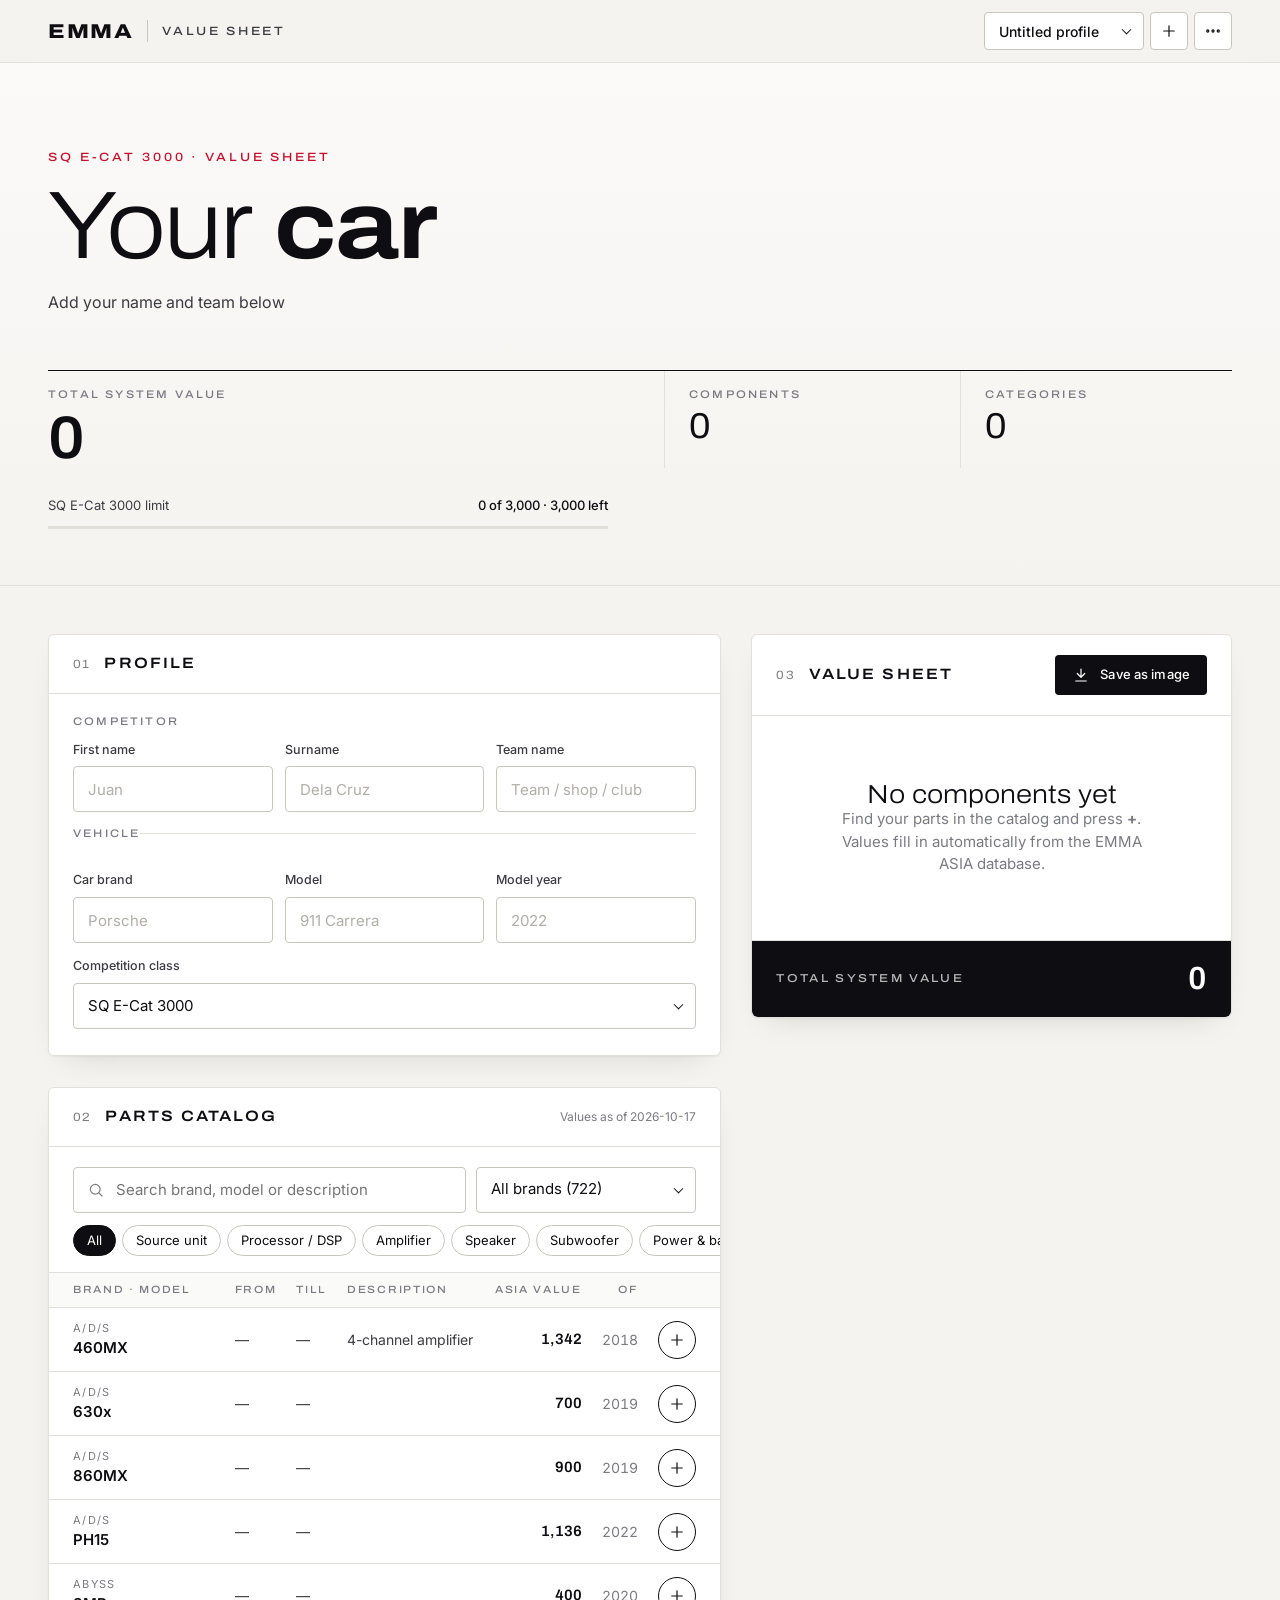
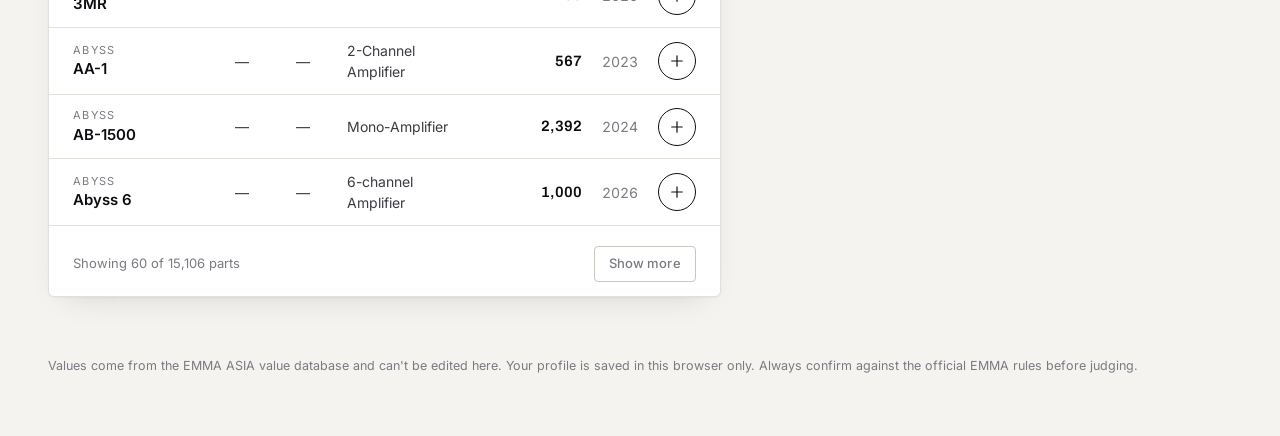
==== index.html @ 3e144eb4 "initial commit" ====
<!doctype html>
<html lang="en">
<head>
  <meta charset="utf-8" />
  <meta name="viewport" content="width=device-width, initial-scale=1, viewport-fit=cover" />
  <title>EMMA Value Sheet</title>
  <meta name="description" content="Build your EMMA car audio value sheet: pick your SQ components from the value database, see the total system value, and save it as an image." />
  <meta name="theme-color" content="#f4f3f0" />
  <link rel="icon" href="assets/emma-logo.png" />
  <link rel="preconnect" href="https://fonts.googleapis.com" />
  <link rel="preconnect" href="https://fonts.gstatic.com" crossorigin />
  <link href="https://fonts.googleapis.com/css2?family=Archivo:wdth,wght@62..125,300..800&family=Inter:wght@400;500;600&display=swap" rel="stylesheet" />
  <link rel="stylesheet" href="styles.css" />
</head>
<body>
  <!-- ============ TOP BAR ============ -->
  <header class="topbar">
    <div class="topbar__inner">
      <a class="brand" href="./" aria-label="EMMA Value Sheet home">
        <img class="brand__logo" src="assets/emma-logo.png" alt="EMMA" onerror="this.hidden=true;this.nextElementSibling.hidden=false" />
        <span class="brand__fallback" hidden>EMMA</span>
        <span class="brand__divider" aria-hidden="true"></span>
        <span class="brand__title">Value Sheet</span>
      </a>

      <div class="profiles">
        <label class="sr-only" for="profileSelect">Saved profiles</label>
        <div class="select-wrap select-wrap--quiet">
          <select id="profileSelect"></select>
        </div>
        <button class="icon-btn" id="newProfileBtn" type="button" title="New profile" aria-label="New profile">
          <svg viewBox="0 0 24 24" aria-hidden="true"><path d="M12 5v14M5 12h14"/></svg>
        </button>
        <div class="menu">
          <button class="icon-btn" id="menuBtn" type="button" aria-haspopup="true" aria-expanded="false" aria-label="Profile options">
            <svg viewBox="0 0 24 24" aria-hidden="true"><circle cx="5" cy="12" r="1.4"/><circle cx="12" cy="12" r="1.4"/><circle cx="19" cy="12" r="1.4"/></svg>
          </button>
          <div class="menu__panel" id="menuPanel" role="menu" hidden>
            <button role="menuitem" type="button" data-action="duplicate">Duplicate profile</button>
            <button role="menuitem" type="button" data-action="export">Export data (.json)</button>
            <button role="menuitem" type="button" data-action="import">Import data (.json)</button>
            <hr />
            <button role="menuitem" type="button" data-action="delete" class="danger">Delete profile</button>
          </div>
        </div>
        <input type="file" id="importInput" accept="application/json,.json" hidden />
      </div>
    </div>
  </header>

  <main>
    <!-- ============ HERO ============ -->
    <section class="hero" aria-labelledby="heroCar">
      <div class="hero__inner">
        <p class="eyebrow" id="heroClass">Sound Quality · Value Sheet</p>
        <h1 class="hero__car" id="heroCar">Your Car</h1>
        <p class="hero__owner" id="heroOwner">Add your name and team below</p>

        <div class="hero__stats">
          <div class="stat stat--main">
            <span class="stat__label">Total system value</span>
            <span class="stat__value" id="heroTotal">0</span>
          </div>
          <div class="stat">
            <span class="stat__label">Components</span>
            <span class="stat__value stat__value--sm" id="heroCount">0</span>
          </div>
          <div class="stat">
            <span class="stat__label">Categories</span>
            <span class="stat__value stat__value--sm" id="heroCats">0</span>
          </div>
        </div>

        <div class="limit" id="limitBox" hidden>
          <div class="limit__head">
            <span id="limitLabel">Class limit</span>
            <span id="limitText"></span>
          </div>
          <div class="limit__bar"><span id="limitFill"></span></div>
        </div>
      </div>
    </section>

    <div class="layout">
      <!-- ============ LEFT: PROFILE + CATALOG ============ -->
      <div class="col col--input">
        <section class="card" aria-labelledby="profileTitle">
          <header class="card__head">
            <span class="step">01</span>
            <h2 id="profileTitle">Profile</h2>
            <span class="saved" id="savedIndicator" aria-live="polite">Saved</span>
          </header>

          <form id="profileForm" class="form form--profile" autocomplete="off">
            <fieldset>
              <legend>Competitor</legend>
              <div class="row row--3col">
                <label class="field"><span>First name</span><input name="firstName" type="text" placeholder="Juan" /></label>
                <label class="field"><span>Surname</span><input name="lastName" type="text" placeholder="Dela Cruz" /></label>
                <label class="field"><span>Team name</span><input name="team" type="text" placeholder="Team / shop / club" /></label>
              </div>
            </fieldset>

            <fieldset>
              <legend>Vehicle</legend>
              <div class="row row--3col">
                <label class="field"><span>Car brand</span><input name="carBrand" type="text" list="carBrands" placeholder="Porsche" /></label>
                <label class="field"><span>Model</span><input name="carModel" type="text" placeholder="911 Carrera" /></label>
                <label class="field"><span>Model year</span><input name="carYear" type="number" inputmode="numeric" min="1950" max="2100" placeholder="2022" /></label>
              </div>
              <label class="field"><span>Competition class</span>
                <div class="select-wrap"><select name="cls" id="classSelect"></select></div>
              </label>
            </fieldset>
          </form>
        </section>

        <section class="card" aria-labelledby="catTitle" id="catalogCard">
          <header class="card__head">
            <span class="step">02</span>
            <h2 id="catTitle">Parts catalog</h2>
            <span class="card__meta" id="catMeta"></span>
          </header>

          <div class="catalog__filters">
            <label class="search">
              <svg viewBox="0 0 24 24" aria-hidden="true"><circle cx="11" cy="11" r="6.5"/><path d="M20 20l-4.2-4.2"/></svg>
              <span class="sr-only">Search parts</span>
              <input id="catSearch" type="search" placeholder="Search brand, model or description" autocomplete="off" />
            </label>
            <div class="select-wrap catalog__brand">
              <label class="sr-only" for="brandFilter">Brand</label>
              <select id="brandFilter"><option value="">All brands</option></select>
            </div>
          </div>
          <div class="chips chips--scroll" id="typeChips" role="radiogroup" aria-label="Filter by category"></div>

          <div class="catalog__table-wrap">
            <table class="cat-table">
              <thead>
                <tr>
                  <th scope="col">Brand · Model</th>
                  <th scope="col">From</th>
                  <th scope="col">Till</th>
                  <th scope="col">Description</th>
                  <th scope="col" class="num">ASIA value</th>
                  <th scope="col" class="num">Of</th>
                  <th scope="col"><span class="sr-only">Add</span></th>
                </tr>
              </thead>
              <tbody id="catBody"></tbody>
            </table>
            <div class="catalog__empty" id="catEmpty" hidden></div>
          </div>
          <div class="catalog__foot">
            <span id="catCount"></span>
            <button class="btn btn--ghost btn--sm" type="button" id="catMore" hidden>Show more</button>
          </div>
        </section>
      </div>

      <!-- ============ RIGHT: SHEET ============ -->
      <section class="col col--sheet card card--sheet" aria-labelledby="sheetTitle">
        <header class="card__head">
          <span class="step">03</span>
          <h2 id="sheetTitle">Value sheet</h2>
          <div class="card__tools">
            <button class="btn btn--dark" type="button" id="downloadBtn">
              <svg viewBox="0 0 24 24" aria-hidden="true"><path d="M12 4v11M7 10l5 5 5-5M5 20h14"/></svg>
              <span>Save as image</span>
            </button>
          </div>
        </header>

        <div id="sheetBody" class="sheet"></div>

        <footer class="sheet__total">
          <span>Total system value</span>
          <strong id="sheetTotal">0</strong>
        </footer>
      </section>
    </div>
  </main>

  <footer class="site-foot">
    <p>Values come from the EMMA ASIA value database and can't be edited here. Your profile is saved in this browser only. Always confirm against the official EMMA rules before judging.</p>
  </footer>

  <div class="toast" id="toast" role="status" aria-live="polite"></div>
  <datalist id="carBrands"></datalist>

  <script src="app.js"></script>
</body>
</html>
---- styles.css ----
/* =========================================================
   EMMA Value Sheet — catalog-style UI
   ========================================================= */
:root {
  --paper: #f4f3f0;
  --card: #ffffff;
  --ink: #0e0e12;
  --ink-2: #3b3b42;
  --muted: #7a7a82;
  --line: #e2e0db;
  --line-strong: #c9c6bf;
  --accent: #c8102e;
  --accent-soft: #fbe9ec;
  --ok: #1d7a4a;

  --radius: 4px;
  --radius-lg: 6px;
  --shadow: 0 1px 2px rgba(14,14,18,.04), 0 12px 32px -18px rgba(14,14,18,.18);

  --f-display: "Archivo", "Helvetica Neue", Arial, sans-serif;
  --f-body: "Inter", "Helvetica Neue", Arial, sans-serif;

  --gutter: clamp(16px, 4vw, 48px);
  --maxw: 1280px;
  color-scheme: light;
}

*, *::before, *::after { box-sizing: border-box; }
html { -webkit-text-size-adjust: 100%; }
body {
  margin: 0;
  background: var(--paper);
  color: var(--ink);
  font: 400 15px/1.5 var(--f-body);
  -webkit-font-smoothing: antialiased;
  overflow-x: hidden;
}
img, svg { display: block; }
button, input, select { font: inherit; color: inherit; }
button { cursor: pointer; }
.sr-only { position: absolute; width: 1px; height: 1px; overflow: hidden; clip: rect(0 0 0 0); white-space: nowrap; }
[hidden] { display: none !important; }

svg { width: 18px; height: 18px; fill: none; stroke: currentColor; stroke-width: 1.6; stroke-linecap: round; stroke-linejoin: round; }

/* ---------- Top bar ---------- */
.topbar {
  position: sticky; top: 0; z-index: 30;
  background: rgba(244,243,240,.86);
  backdrop-filter: saturate(1.4) blur(14px);
  -webkit-backdrop-filter: saturate(1.4) blur(14px);
  border-bottom: 1px solid var(--line);
}
.topbar__inner {
  max-width: var(--maxw); margin: 0 auto;
  padding: 12px var(--gutter);
  display: flex; align-items: center; justify-content: space-between; gap: 16px;
}
.brand { display: flex; align-items: center; gap: 14px; text-decoration: none; color: inherit; min-width: 0; }
.brand__logo { height: 34px; width: auto; }
.brand__fallback { font: 800 20px/1 var(--f-display); font-stretch: 120%; letter-spacing: .08em; }
.brand__divider { width: 1px; height: 22px; background: var(--line-strong); }
.brand__title { font: 500 12px/1 var(--f-display); font-stretch: 115%; letter-spacing: .22em; text-transform: uppercase; color: var(--ink-2); white-space: nowrap; }

.profiles { display: flex; align-items: center; gap: 6px; }
.icon-btn {
  width: 38px; height: 38px; display: grid; place-items: center;
  border: 1px solid var(--line-strong); background: var(--card); border-radius: var(--radius);
  transition: border-color .15s, background .15s;
}
.icon-btn:hover { border-color: var(--ink); }
.menu { position: relative; }
.menu__panel {
  position: absolute; right: 0; top: calc(100% + 8px); min-width: 220px;
  background: var(--card); border: 1px solid var(--line); border-radius: var(--radius-lg);
  box-shadow: var(--shadow); padding: 6px; display: flex; flex-direction: column;
}
.menu__panel button {
  text-align: left; background: none; border: 0; padding: 10px 12px; border-radius: var(--radius);
  font-size: 14px;
}
.menu__panel button:hover { background: var(--paper); }
.menu__panel hr { border: 0; border-top: 1px solid var(--line); margin: 4px 0; }
.menu__panel .danger { color: var(--accent); }

/* ---------- Selects ---------- */
.select-wrap { position: relative; }
.select-wrap::after {
  content: ""; position: absolute; right: 14px; top: 50%; width: 7px; height: 7px;
  border-right: 1.5px solid var(--ink); border-bottom: 1.5px solid var(--ink);
  transform: translateY(-70%) rotate(45deg); pointer-events: none;
}
.select-wrap select {
  appearance: none; -webkit-appearance: none; width: 100%;
  border: 1px solid var(--line-strong); background: var(--card); border-radius: var(--radius);
  height: 46px; padding: 0 38px 0 14px; font-size: 15px;
}
.select-wrap--quiet select { height: 38px; max-width: 46vw; min-width: 160px; font-size: 14px; font-weight: 500; }

/* ---------- Hero ---------- */
.hero { border-bottom: 1px solid var(--line); background:
  linear-gradient(180deg, #fbfaf8 0%, var(--paper) 100%); }
.hero__inner { max-width: var(--maxw); margin: 0 auto; padding: clamp(36px, 7vw, 88px) var(--gutter) clamp(28px, 5vw, 56px); }
.eyebrow {
  margin: 0 0 18px; font: 500 12px/1 var(--f-display); font-stretch: 115%;
  letter-spacing: .24em; text-transform: uppercase; color: var(--accent);
}
.hero__car {
  margin: 0; font: 300 clamp(40px, 8vw, 96px)/.95 var(--f-display); font-stretch: 112%;
  letter-spacing: -.02em; text-wrap: balance; overflow-wrap: anywhere;
}
.hero__car b { font-weight: 700; }
.hero__owner { margin: 18px 0 0; font-size: 16px; color: var(--ink-2); }

.hero__stats {
  margin-top: clamp(28px, 5vw, 56px);
  display: grid; grid-template-columns: 2fr 1fr 1fr; border-top: 1px solid var(--ink);
}
.stat { padding: 18px 0 0; display: flex; flex-direction: column; gap: 8px; }
.stat + .stat { padding-left: 24px; border-left: 1px solid var(--line); margin-left: 24px; }
.stat__label { font: 500 11px/1 var(--f-display); font-stretch: 112%; letter-spacing: .2em; text-transform: uppercase; color: var(--muted); }
.stat__value { font: 600 clamp(32px, 5.4vw, 60px)/1 var(--f-display); font-stretch: 105%; letter-spacing: -.02em; font-variant-numeric: tabular-nums; }
.stat__value--sm { font-size: clamp(24px, 3.4vw, 36px); font-weight: 400; }

.limit { margin-top: 28px; max-width: 560px; }
.limit__head { display: flex; justify-content: space-between; gap: 12px; font-size: 13px; color: var(--ink-2); margin-bottom: 10px; }
.limit__head span:last-child { font-variant-numeric: tabular-nums; font-weight: 500; color: var(--ink); }
.limit__bar { height: 3px; background: var(--line); position: relative; overflow: hidden; }
.limit__bar span { position: absolute; inset: 0 auto 0 0; width: 0; background: var(--ink); transition: width .5s cubic-bezier(.2,.7,.2,1), background .3s; }
.limit.is-over .limit__bar span { background: var(--accent); }
.limit.is-over .limit__head span:last-child { color: var(--accent); }

/* ---------- Layout ---------- */
.layout {
  max-width: var(--maxw); margin: 0 auto; padding: clamp(24px, 4vw, 48px) var(--gutter) 48px;
  display: grid; grid-template-columns: minmax(0, 7fr) minmax(0, 5fr); gap: clamp(16px, 2.4vw, 32px);
  align-items: start;
}
.col--input { display: flex; flex-direction: column; gap: clamp(16px, 2.4vw, 32px); }
.col--sheet { position: sticky; top: 80px; }

.card { background: var(--card); border: 1px solid var(--line); border-radius: var(--radius-lg); box-shadow: var(--shadow); }
.card__head {
  display: flex; align-items: center; gap: 14px;
  padding: 20px 24px; border-bottom: 1px solid var(--line);
}
.card__head h2 { margin: 0; font: 600 15px/1 var(--f-display); font-stretch: 115%; letter-spacing: .14em; text-transform: uppercase; }
.step { font: 400 12px/1 var(--f-display); font-stretch: 110%; color: var(--muted); letter-spacing: .1em; }
.card__tools { margin-left: auto; }
.saved { margin-left: auto; font-size: 12px; color: var(--muted); opacity: 0; transition: opacity .3s; display: inline-flex; align-items: center; gap: 6px; }
.saved::before { content: ""; width: 6px; height: 6px; border-radius: 50%; background: var(--ok); }
.saved.is-on { opacity: 1; }

/* ---------- Forms ---------- */
.form { padding: 22px 24px 26px; display: flex; flex-direction: column; gap: 16px; }
fieldset { border: 0; margin: 0; padding: 0; display: flex; flex-direction: column; gap: 14px; }
fieldset + fieldset { padding-top: 18px; border-top: 1px solid var(--line); }
legend { padding: 0; margin-bottom: 14px; font: 500 11px/1 var(--f-display); font-stretch: 112%; letter-spacing: .2em; text-transform: uppercase; color: var(--muted); }
.row { display: grid; grid-template-columns: 1fr 1fr; gap: 12px; }
.row--3 { grid-template-columns: minmax(0, 1fr) minmax(0, 1.4fr); }
.field { display: flex; flex-direction: column; gap: 7px; min-width: 0; }
.field > span { font-size: 12.5px; font-weight: 500; color: var(--ink-2); }
.field em { font-style: normal; color: var(--muted); font-weight: 400; margin-left: 4px; }
.field input {
  width: 100%; height: 46px; padding: 0 14px;
  border: 1px solid var(--line-strong); border-radius: var(--radius); background: var(--card);
  font-size: 15px; transition: border-color .15s, box-shadow .15s;
}
.field input::placeholder { color: #b0aea8; }
.field input:focus, .select-wrap select:focus { outline: none; border-color: var(--ink); box-shadow: 0 0 0 3px rgba(14,14,18,.08); }
.field input.is-invalid { border-color: var(--accent); box-shadow: 0 0 0 3px var(--accent-soft); }
input[type=number] { -moz-appearance: textfield; }
input[type=number]::-webkit-inner-spin-button, input[type=number]::-webkit-outer-spin-button { -webkit-appearance: none; margin: 0; }

.stepper { display: grid; grid-template-columns: 40px 1fr 40px; border: 1px solid var(--line-strong); border-radius: var(--radius); height: 46px; overflow: hidden; }
.stepper button { border: 0; background: var(--paper); font-size: 18px; line-height: 1; }
.stepper button:hover { background: var(--line); }
.stepper input { border: 0 !important; box-shadow: none !important; text-align: center; height: 44px; padding: 0 4px; font-variant-numeric: tabular-nums; border-radius: 0; }

.chips { display: flex; flex-wrap: wrap; gap: 6px; }
.chip {
  border: 1px solid var(--line-strong); background: var(--card); border-radius: 999px;
  padding: 8px 13px; font-size: 13px; line-height: 1; transition: all .15s;
}
.chip:hover { border-color: var(--ink); }
.chip[aria-checked=true] { background: var(--ink); border-color: var(--ink); color: #fff; }

.form__line { margin: 2px 0 0; display: flex; justify-content: space-between; font-size: 13px; color: var(--muted); border-top: 1px dashed var(--line); padding-top: 14px; }
.form__line strong { color: var(--ink); font: 600 16px/1 var(--f-display); font-variant-numeric: tabular-nums; }
.form__actions { display: flex; gap: 10px; }

/* ---------- Buttons ---------- */
.btn {
  display: inline-flex; align-items: center; justify-content: center; gap: 10px;
  height: 48px; padding: 0 22px; border-radius: var(--radius); border: 1px solid transparent;
  font: 500 14px/1 var(--f-body); letter-spacing: .01em; transition: background .15s, transform .1s, border-color .15s;
  white-space: nowrap;
}
.btn:active { transform: translateY(1px); }
.btn--primary { flex: 1; background: var(--ink); color: #fff; }
.btn--primary:hover { background: #26262d; }
.btn--primary svg { transition: transform .2s; }
.btn--primary:hover svg { transform: translateX(3px); }
.btn--ghost { background: transparent; border-color: var(--line-strong); }
.btn--ghost:hover { border-color: var(--ink); }
.btn--dark { height: 40px; padding: 0 16px; background: var(--ink); color: #fff; font-size: 13px; }
.btn--dark:hover { background: #26262d; }
.btn[disabled] { opacity: .5; pointer-events: none; }

/* ---------- Sheet ---------- */
.sheet { padding: 8px 0; max-height: calc(100vh - 260px); overflow: auto; }
.empty { padding: 56px 24px; text-align: center; color: var(--muted); }
.empty__title { font: 300 26px/1.1 var(--f-display); font-stretch: 112%; color: var(--ink); margin: 0 0 10px; }
.empty p { margin: 0 auto; max-width: 34ch; }

.group { padding: 0 24px; }
.group + .group { margin-top: 6px; }
.group__head {
  display: flex; align-items: baseline; justify-content: space-between;
  padding: 18px 0 10px; border-bottom: 1px solid var(--ink);
}
.group__name { font: 600 11.5px/1 var(--f-display); font-stretch: 115%; letter-spacing: .2em; text-transform: uppercase; }
.group__sub { font: 500 13px/1 var(--f-body); font-variant-numeric: tabular-nums; color: var(--ink-2); }

.item {
  display: grid; grid-template-columns: minmax(0, 1fr) auto auto; align-items: center; gap: 14px;
  padding: 14px 0; border-bottom: 1px solid var(--line);
  animation: rise .35s cubic-bezier(.2,.7,.2,1);
}
.item.is-editing { background: linear-gradient(90deg, var(--accent-soft), transparent 70%); margin: 0 -24px; padding-left: 24px; padding-right: 24px; }
@keyframes rise { from { opacity: 0; transform: translateY(6px); } to { opacity: 1; transform: none; } }
.item__main { min-width: 0; }
.item__brand { font-size: 11.5px; letter-spacing: .12em; text-transform: uppercase; color: var(--muted); }
.item__model { font-weight: 600; font-size: 15px; overflow-wrap: anywhere; }
.item__note { font-size: 12.5px; color: var(--muted); margin-top: 2px; overflow-wrap: anywhere; }
.item__qty { font-size: 13px; color: var(--ink-2); font-variant-numeric: tabular-nums; text-align: right; white-space: nowrap; }
.item__total { font: 600 15px/1 var(--f-display); font-variant-numeric: tabular-nums; text-align: right; min-width: 90px; }
.item__actions { grid-column: 1 / -1; display: flex; gap: 14px; margin-top: -4px; }
.link-btn { background: none; border: 0; padding: 0; font-size: 12.5px; color: var(--ink-2); text-decoration: underline; text-underline-offset: 3px; text-decoration-color: var(--line-strong); }
.link-btn:hover { color: var(--ink); text-decoration-color: var(--ink); }
.link-btn--danger:hover { color: var(--accent); text-decoration-color: var(--accent); }

.sheet__total {
  display: flex; justify-content: space-between; align-items: center; gap: 16px;
  padding: 22px 24px; border-top: 1px solid var(--line); background: var(--ink); color: #fff;
  border-radius: 0 0 var(--radius-lg) var(--radius-lg);
}
.sheet__total span { font: 500 11.5px/1 var(--f-display); font-stretch: 115%; letter-spacing: .2em; text-transform: uppercase; opacity: .7; }
.sheet__total strong { font: 600 clamp(24px, 3vw, 32px)/1 var(--f-display); font-variant-numeric: tabular-nums; letter-spacing: -.01em; }

/* ---------- Footer & toast ---------- */
.site-foot { max-width: var(--maxw); margin: 0 auto; padding: 0 var(--gutter) 48px; color: var(--muted); font-size: 12.5px; }
.toast {
  position: fixed; left: 50%; bottom: 24px; transform: translate(-50%, 20px); opacity: 0;
  background: var(--ink); color: #fff; padding: 12px 18px; border-radius: var(--radius); font-size: 14px;
  transition: all .25s; pointer-events: none; z-index: 50; max-width: calc(100vw - 32px);
}
.toast.is-on { opacity: 1; transform: translate(-50%, 0); }

/* ---------- Responsive ---------- */
/* ---------- Catalog ---------- */
.row--3col { grid-template-columns: repeat(3, minmax(0, 1fr)); }
.card__meta { margin-left: auto; font-size: 12px; color: var(--muted); }
.catalog__filters { display: grid; grid-template-columns: minmax(0, 1fr) minmax(0, 220px); gap: 10px; padding: 20px 24px 12px; }
.search { position: relative; display: block; }
.search svg { position: absolute; left: 14px; top: 50%; transform: translateY(-50%); color: var(--muted); }
.search input {
  width: 100%; height: 46px; padding: 0 14px 0 42px; border: 1px solid var(--line-strong);
  border-radius: var(--radius); background: var(--card); font-size: 15px;
}
.search input:focus { outline: none; border-color: var(--ink); box-shadow: 0 0 0 3px rgba(14,14,18,.08); }
.chips--scroll { padding: 0 24px 16px; flex-wrap: nowrap; overflow-x: auto; scrollbar-width: none; }
.chips--scroll::-webkit-scrollbar { display: none; }
.chips--scroll .chip { flex: 0 0 auto; }

.catalog__table-wrap { border-top: 1px solid var(--line); max-height: 560px; overflow: auto; }
.cat-table { width: 100%; border-collapse: collapse; font-size: 14px; }
.cat-table thead th {
  position: sticky; top: 0; z-index: 1; background: #fafaf8; text-align: left;
  font: 500 10.5px/1 var(--f-display); font-stretch: 112%; letter-spacing: .16em; text-transform: uppercase; color: var(--muted);
  padding: 12px 10px; border-bottom: 1px solid var(--line);
}
.cat-table th:first-child, .cat-table td:first-child { padding-left: 24px; }
.cat-table th:last-child, .cat-table td:last-child { padding-right: 24px; }
.cat-table td { padding: 12px 10px; border-bottom: 1px solid var(--line); vertical-align: middle; }
.cat-table tbody tr { transition: background .12s; }
.cat-table tbody tr:hover { background: #fbfaf8; }
.cat-table tr.is-added { background: linear-gradient(90deg, rgba(14,14,18,.035), transparent 60%); }
.cat-table .num { text-align: right; font-variant-numeric: tabular-nums; white-space: nowrap; }
.c-name { min-width: 150px; }
.c-brand { display: block; font-size: 11px; letter-spacing: .12em; text-transform: uppercase; color: var(--muted); }
.c-model { display: block; font-weight: 600; font-size: 15px; overflow-wrap: anywhere; }
.c-type { display: none; font-size: 12px; color: var(--muted); }
.c-from, .c-till { color: var(--ink-2); white-space: nowrap; font-variant-numeric: tabular-nums; }
.c-desc { color: var(--ink-2); min-width: 120px; }
.c-val { font: 600 15px/1 var(--f-display); color: var(--ink); }
.c-year { color: var(--muted); }
.c-add { width: 1%; }
.loading { padding: 40px 24px !important; text-align: center; color: var(--muted); }

.add-btn {
  position: relative; width: 38px; height: 38px; display: grid; place-items: center;
  border: 1px solid var(--ink); background: var(--card); color: var(--ink); border-radius: 50%;
  transition: background .15s, color .15s, transform .1s;
}
.add-btn:hover { background: var(--ink); color: #fff; }
.add-btn:active { transform: scale(.94); }
.is-added .add-btn { background: var(--ink); color: #fff; }
.add-btn__q {
  position: absolute; top: -6px; right: -6px; min-width: 18px; height: 18px; padding: 0 5px;
  border-radius: 9px; background: var(--accent); color: #fff; font: 600 11px/18px var(--f-body); text-align: center;
}
.catalog__empty { padding: 40px 24px; text-align: center; color: var(--muted); }
.catalog__empty code { background: var(--paper); padding: 2px 6px; border-radius: 3px; }
.catalog__foot { display: flex; align-items: center; justify-content: space-between; gap: 12px; padding: 14px 24px; font-size: 13px; color: var(--muted); }
.btn--sm { height: 36px; padding: 0 14px; font-size: 13px; }

.qty { display: inline-grid; grid-template-columns: 30px 28px 30px; align-items: center; height: 32px; border: 1px solid var(--line-strong); border-radius: 999px; overflow: hidden; }
.qty button { height: 100%; border: 0; background: transparent; font-size: 16px; line-height: 1; }
.qty button:hover { background: var(--paper); }
.qty span { text-align: center; font-size: 14px; font-weight: 500; font-variant-numeric: tabular-nums; }
.item.is-missing .item__note em { color: var(--accent); font-style: normal; }

@media (max-width: 1100px) {
  .row--3col { grid-template-columns: 1fr 1fr; }
  .row--3col > :last-child { grid-column: 1 / -1; }
}
@media (max-width: 720px) {
  .catalog__filters { grid-template-columns: 1fr; padding: 16px 18px 10px; }
  .chips--scroll { padding: 0 18px 14px; }
  .catalog__table-wrap { max-height: none; }
  .cat-table thead { display: none; }
  .cat-table, .cat-table tbody, .cat-table tr, .cat-table td { display: block; }
  .cat-table tr { display: grid; grid-template-columns: minmax(0, 1fr) auto auto; gap: 2px 14px; padding: 14px 18px; border-bottom: 1px solid var(--line); align-items: center; }
  .cat-table td { padding: 0 !important; border: 0; }
  .c-name { grid-column: 1; grid-row: 1; min-width: 0; }
  .c-val { grid-column: 2; grid-row: 1; }
  .c-add { grid-column: 3; grid-row: 1 / span 3; width: auto; }
  .cat-table td.c-desc { grid-column: 1; grid-row: 2; font-size: 13px; min-width: 0; }
  .cat-table td.c-desc:empty, .cat-table td.c-from, .cat-table td.c-till { display: none; }
  .cat-table td.c-year { grid-column: 2; grid-row: 2; font-size: 12px; text-align: right; align-self: start; }
  .c-type { display: block; }
  .loading { display: block; }
  .catalog__foot { padding: 14px 18px; }
}

@media (max-width: 960px) {
  .layout { grid-template-columns: 1fr; }
  .col--sheet { position: static; }
  .sheet { max-height: none; }
}
@media (max-width: 560px) {
  .brand__title, .brand__divider { display: none; }
  .hero__stats { grid-template-columns: 1fr 1fr; }
  .stat--main { grid-column: 1 / -1; padding-bottom: 18px; border-bottom: 1px solid var(--line); }
  .stat + .stat { margin-left: 0; padding-left: 0; border-left: 0; }
  .stat:last-child { padding-left: 16px; border-left: 1px solid var(--line); }
  .row { grid-template-columns: 1fr; }
  .row--3 { grid-template-columns: minmax(0, 1fr) minmax(0, 1.4fr); }
  .card__head { padding: 16px 18px; flex-wrap: wrap; }
  .form { padding: 18px; }
  .group { padding: 0 18px; }
  .item.is-editing { margin: 0 -18px; padding-left: 18px; padding-right: 18px; }
  .item { grid-template-columns: minmax(0, 1fr) auto; }
  .item .qty { grid-column: 1; grid-row: 2; justify-self: start; }
  .item__total { grid-column: 2; grid-row: 1 / span 2; }
  .item__actions { grid-row: 3; }
  .btn--dark span { display: none; }
  .sheet__total { padding: 18px; }
}
@media (prefers-reduced-motion: reduce) {
  *, *::before, *::after { animation: none !important; transition: none !important; }
}
input::-webkit-calendar-picker-indicator { opacity: 0; }
.col, .card { min-width: 0; }
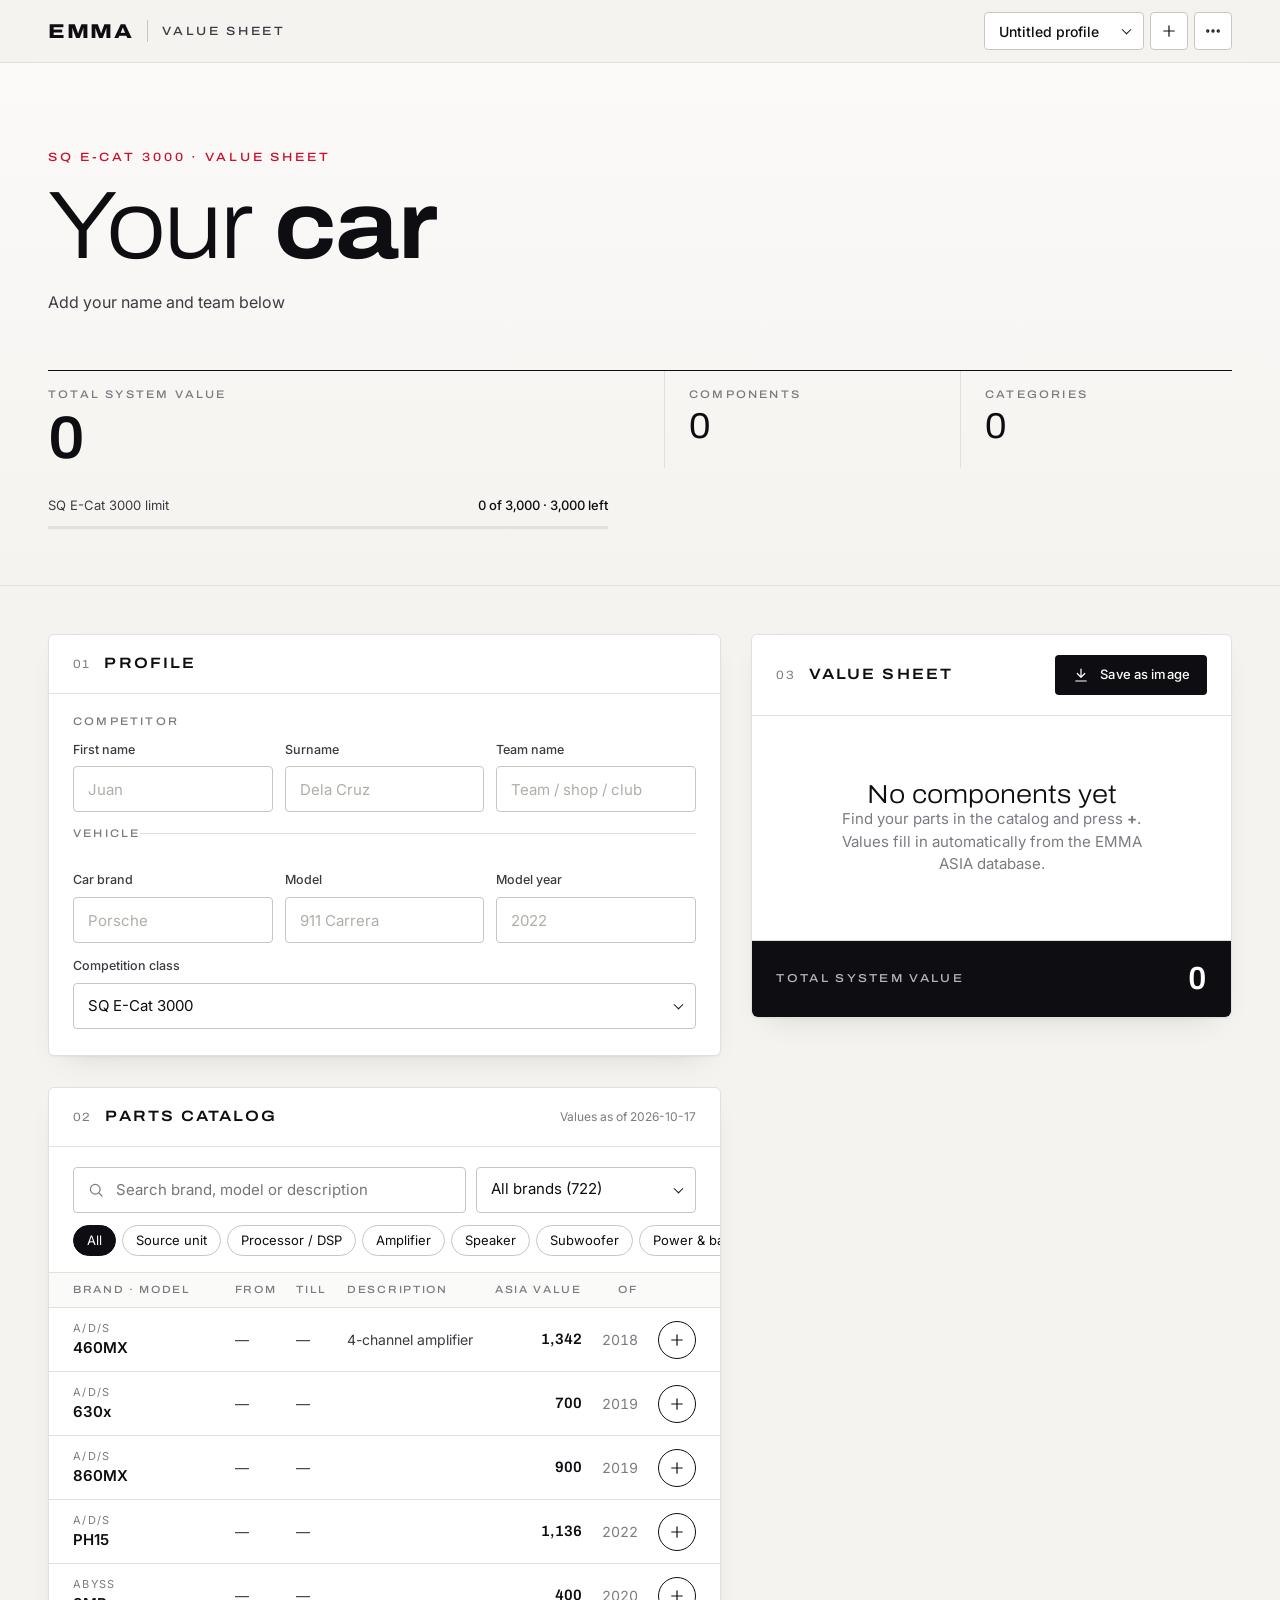
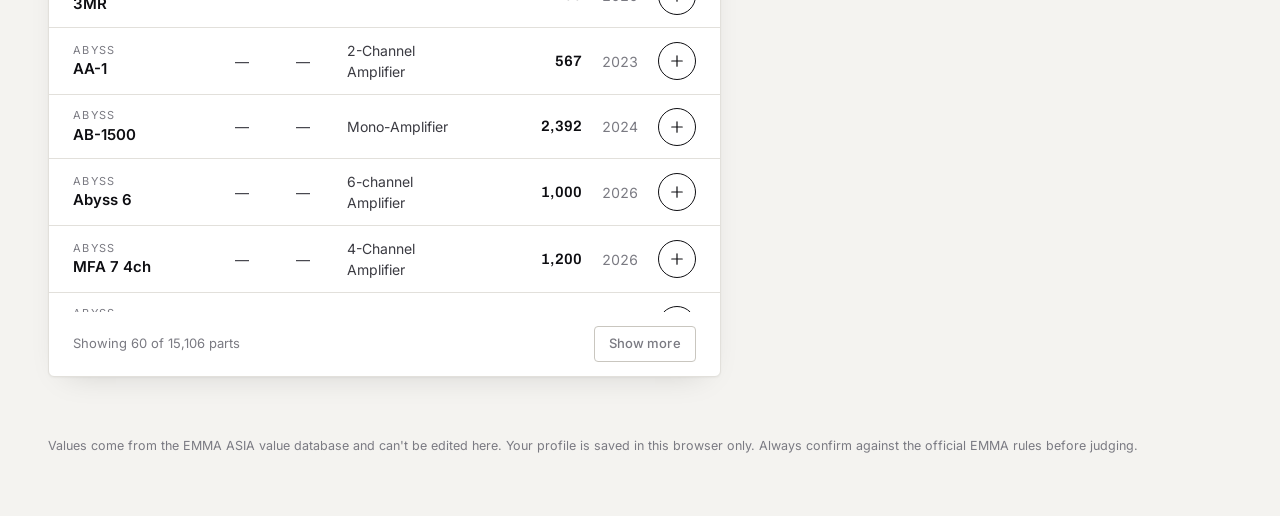
==== commit 1985458f: "Added Phone and Tablet responsiveness" ====
--- a/index.html
+++ b/index.html
@@ -89,6 +89,10 @@
             <span class="step">01</span>
             <h2 id="profileTitle">Profile</h2>
             <span class="saved" id="savedIndicator" aria-live="polite">Saved</span>
+            <button type="button" class="collapse-btn" id="profileToggle" aria-expanded="true" aria-controls="profileForm">
+              <span class="collapse-btn__summary" id="profileSummary"></span>
+              <svg viewBox="0 0 24 24" aria-hidden="true"><path d="M6 9l6 6 6-6"/></svg>
+            </button>
           </header>
 
           <form id="profileForm" class="form form--profile" autocomplete="off">
@@ -122,6 +126,7 @@
             <span class="card__meta" id="catMeta"></span>
           </header>
 
+          <div class="catalog__tools">
           <div class="catalog__filters">
             <label class="search">
               <svg viewBox="0 0 24 24" aria-hidden="true"><circle cx="11" cy="11" r="6.5"/><path d="M20 20l-4.2-4.2"/></svg>
@@ -134,14 +139,15 @@
             </div>
           </div>
           <div class="chips chips--scroll" id="typeChips" role="radiogroup" aria-label="Filter by category"></div>
+          </div>
 
           <div class="catalog__table-wrap">
             <table class="cat-table">
               <thead>
                 <tr>
                   <th scope="col">Brand · Model</th>
-                  <th scope="col">From</th>
-                  <th scope="col">Till</th>
+                  <th scope="col" class="c-from">From</th>
+                  <th scope="col" class="c-till">Till</th>
                   <th scope="col">Description</th>
                   <th scope="col" class="num">ASIA value</th>
                   <th scope="col" class="num">Of</th>
@@ -160,7 +166,8 @@
       </div>
 
       <!-- ============ RIGHT: SHEET ============ -->
-      <section class="col col--sheet card card--sheet" aria-labelledby="sheetTitle">
+      <section class="col col--sheet card card--sheet" id="sheetPanel" aria-labelledby="sheetTitle">
+        <div class="drawer-handle" aria-hidden="true"></div>
         <header class="card__head">
           <span class="step">03</span>
           <h2 id="sheetTitle">Value sheet</h2>
@@ -169,6 +176,9 @@
               <svg viewBox="0 0 24 24" aria-hidden="true"><path d="M12 4v11M7 10l5 5 5-5M5 20h14"/></svg>
               <span>Save as image</span>
             </button>
+            <button class="icon-btn sheet-close" id="closeSheet" type="button" aria-label="Close value sheet">
+              <svg viewBox="0 0 24 24" aria-hidden="true"><path d="M6 6l12 12M18 6L6 18"/></svg>
+            </button>
           </div>
         </header>
 
@@ -186,6 +196,18 @@
     <p>Values come from the EMMA ASIA value database and can't be edited here. Your profile is saved in this browser only. Always confirm against the official EMMA rules before judging.</p>
   </footer>
 
+  <div class="sheetbar" id="sheetBar">
+    <div class="sheetbar__info">
+      <span class="sheetbar__label" id="barCount">0 parts</span>
+      <strong class="sheetbar__total" id="barTotal">0</strong>
+    </div>
+    <button class="btn sheetbar__btn" id="openSheet" type="button" aria-controls="sheetPanel" aria-expanded="false">
+      View sheet
+      <svg viewBox="0 0 24 24" aria-hidden="true"><path d="M6 15l6-6 6 6"/></svg>
+    </button>
+  </div>
+  <div class="backdrop" id="backdrop" hidden></div>
+
   <div class="toast" id="toast" role="status" aria-live="polite"></div>
   <datalist id="carBrands"></datalist>
 
--- a/styles.css
+++ b/styles.css
@@ -373,3 +373,128 @@
 }
 input::-webkit-calendar-picker-indicator { opacity: 0; }
 .col, .card { min-width: 0; }
+
+/* =========================================================
+   RESPONSIVE — tablet & mobile
+   ========================================================= */
+.collapse-btn, .sheetbar, .backdrop, .sheet-close, .drawer-handle, .c-span { display: none; }
+
+/* Tablet landscape / small laptop: fold From/Till into the model cell */
+@media (max-width: 1180px) {
+  .cat-table .c-from, .cat-table .c-till { display: none; }
+  .c-span { display: block; font-size: 12px; color: var(--muted); font-variant-numeric: tabular-nums; }
+  .layout { grid-template-columns: minmax(0, 3fr) minmax(0, 2fr); }
+  .item { grid-template-columns: minmax(0, 1fr) auto; }
+  .item .qty { grid-column: 1; grid-row: 2; justify-self: start; }
+  .item__total { grid-column: 2; grid-row: 1 / span 2; }
+  .item__actions { grid-row: 3; }
+}
+
+/* Phones + tablet portrait: sheet becomes a bottom drawer */
+@media (max-width: 960px) {
+  body { padding-bottom: calc(84px + env(safe-area-inset-bottom)); }
+  .layout { grid-template-columns: 1fr; padding-bottom: 24px; }
+  .site-foot { padding-bottom: 24px; }
+
+  /* 16px inputs stop iOS from zooming in on focus */
+  .field input, .select-wrap select, .search input { font-size: 16px; }
+
+  /* collapsible profile */
+  .collapse-btn {
+    display: inline-flex; align-items: center; gap: 8px; margin-left: auto; min-width: 0;
+    background: none; border: 0; padding: 6px 0 6px 8px; color: var(--ink-2); font-size: 13px;
+  }
+  .collapse-btn svg { flex: none; transition: transform .2s; }
+  .collapse-btn__summary { overflow: hidden; text-overflow: ellipsis; white-space: nowrap; max-width: 44vw; opacity: 0; transition: opacity .2s; }
+  .card.is-collapsed .collapse-btn__summary { opacity: 1; }
+  .card.is-collapsed .collapse-btn svg { transform: rotate(-90deg); }
+  .card.is-collapsed .form--profile { display: none; }
+  .card.is-collapsed > .card__head { border-bottom: 0; }
+  .card__head .saved { margin-left: 0; }
+
+  /* search & filters stay pinned while browsing the catalog */
+  .catalog__tools {
+    position: sticky; top: 62px; z-index: 6; background: var(--card);
+    border-bottom: 1px solid var(--line);
+  }
+  .catalog__table-wrap { border-top: 0; max-height: none; overflow: visible; }
+
+  /* bottom total bar */
+  .sheetbar {
+    display: flex; align-items: center; justify-content: space-between; gap: 14px;
+    position: fixed; left: 0; right: 0; bottom: 0; z-index: 35;
+    padding: 12px max(16px, env(safe-area-inset-left)) calc(12px + env(safe-area-inset-bottom));
+    background: var(--ink); color: #fff;
+    box-shadow: 0 -10px 30px -12px rgba(14,14,18,.35);
+  }
+  .sheetbar__info { display: flex; flex-direction: column; gap: 4px; min-width: 0; }
+  .sheetbar__label { font: 500 10.5px/1 var(--f-display); font-stretch: 112%; letter-spacing: .18em; text-transform: uppercase; opacity: .65; }
+  .sheetbar__total { font: 600 24px/1 var(--f-display); font-variant-numeric: tabular-nums; letter-spacing: -.01em; }
+  .sheetbar__btn { background: #fff; color: var(--ink); height: 46px; padding: 0 18px; flex: none; }
+  .sheetbar.is-pulse .sheetbar__total { animation: pulse .45s ease; }
+  @keyframes pulse { 40% { transform: scale(1.08); } }
+
+  /* drawer */
+  .backdrop { display: block; position: fixed; inset: 0; z-index: 39; background: rgba(14,14,18,.45); animation: fade .2s; }
+  .backdrop[hidden] { display: none !important; }
+  @keyframes fade { from { opacity: 0; } }
+  body.drawer-open { overflow: hidden; }
+
+  .col--sheet {
+    position: fixed; left: 0; right: 0; bottom: 0; top: auto; z-index: 40;
+    max-height: min(88vh, 88dvh); display: flex; flex-direction: column;
+    border-radius: 16px 16px 0 0; border-bottom: 0;
+    transform: translateY(105%); visibility: hidden;
+    transition: transform .32s cubic-bezier(.2,.8,.2,1), visibility 0s .32s;
+    box-shadow: 0 -20px 60px -20px rgba(14,14,18,.5);
+  }
+  .col--sheet.is-open { transform: none; visibility: visible; transition: transform .32s cubic-bezier(.2,.8,.2,1); }
+  .drawer-handle { display: block; width: 40px; height: 4px; border-radius: 2px; background: var(--line-strong); margin: 10px auto 0; flex: none; }
+  .col--sheet .card__head { flex: none; }
+  .col--sheet .card__tools { display: flex; gap: 8px; align-items: center; }
+  .sheet-close { display: grid; }
+  .col--sheet .sheet { flex: 1; max-height: none; overflow: auto; overscroll-behavior: contain; -webkit-overflow-scrolling: touch; }
+  .col--sheet .sheet__total { flex: none; border-radius: 0; padding-bottom: calc(18px + env(safe-area-inset-bottom)); }
+
+  .toast { bottom: calc(90px + env(safe-area-inset-bottom)); }
+}
+
+/* Tablet portrait: give the catalog its full table back */
+@media (min-width: 721px) and (max-width: 960px) {
+  .col--sheet { left: 50%; right: auto; width: min(640px, 100%); transform: translate(-50%, 105%); }
+  .col--sheet.is-open { transform: translate(-50%, 0); }
+  .sheetbar { padding-left: max(24px, env(safe-area-inset-left)); padding-right: max(24px, env(safe-area-inset-right)); }
+}
+
+/* Phones */
+@media (max-width: 560px) {
+  .catalog__tools { top: 62px; }
+  .hero__inner { padding-top: 28px; }
+  .hero__car { font-size: clamp(34px, 11vw, 48px); }
+  .stat__value { font-size: 36px; }
+  .layout { padding-left: 12px; padding-right: 12px; gap: 12px; }
+  .card { border-radius: 10px; }
+  .col--sheet { border-radius: 16px 16px 0 0; }
+  .btn--dark { width: 40px; padding: 0; }
+}
+
+/* Touch screens: no sticky hover, bigger targets */
+@media (hover: none) {
+  .cat-table tbody tr:hover { background: transparent; }
+  .cat-table tbody tr.is-added { background: linear-gradient(90deg, rgba(14,14,18,.035), transparent 60%); }
+  .add-btn:hover { background: var(--card); color: var(--ink); }
+  .is-added .add-btn, .is-added .add-btn:hover { background: var(--ink); color: #fff; }
+  .add-btn { width: 44px; height: 44px; }
+  .qty { grid-template-columns: 40px 30px 40px; height: 38px; }
+  .chip { padding: 10px 14px; }
+  .link-btn { padding: 6px 0; }
+  .icon-btn { width: 42px; height: 42px; }
+}
+
+/* Side-by-side layouts: size sheet + catalog to the viewport so headers stay visible */
+@media (min-width: 961px) {
+  .col--sheet { display: flex; flex-direction: column; max-height: calc(100vh - 100px); }
+  .col--sheet .card__head, .col--sheet .sheet__total { flex: none; }
+  .col--sheet .sheet { flex: 1; min-height: 0; max-height: none; }
+  .catalog__table-wrap { max-height: max(360px, calc(100vh - 260px)); }
+}
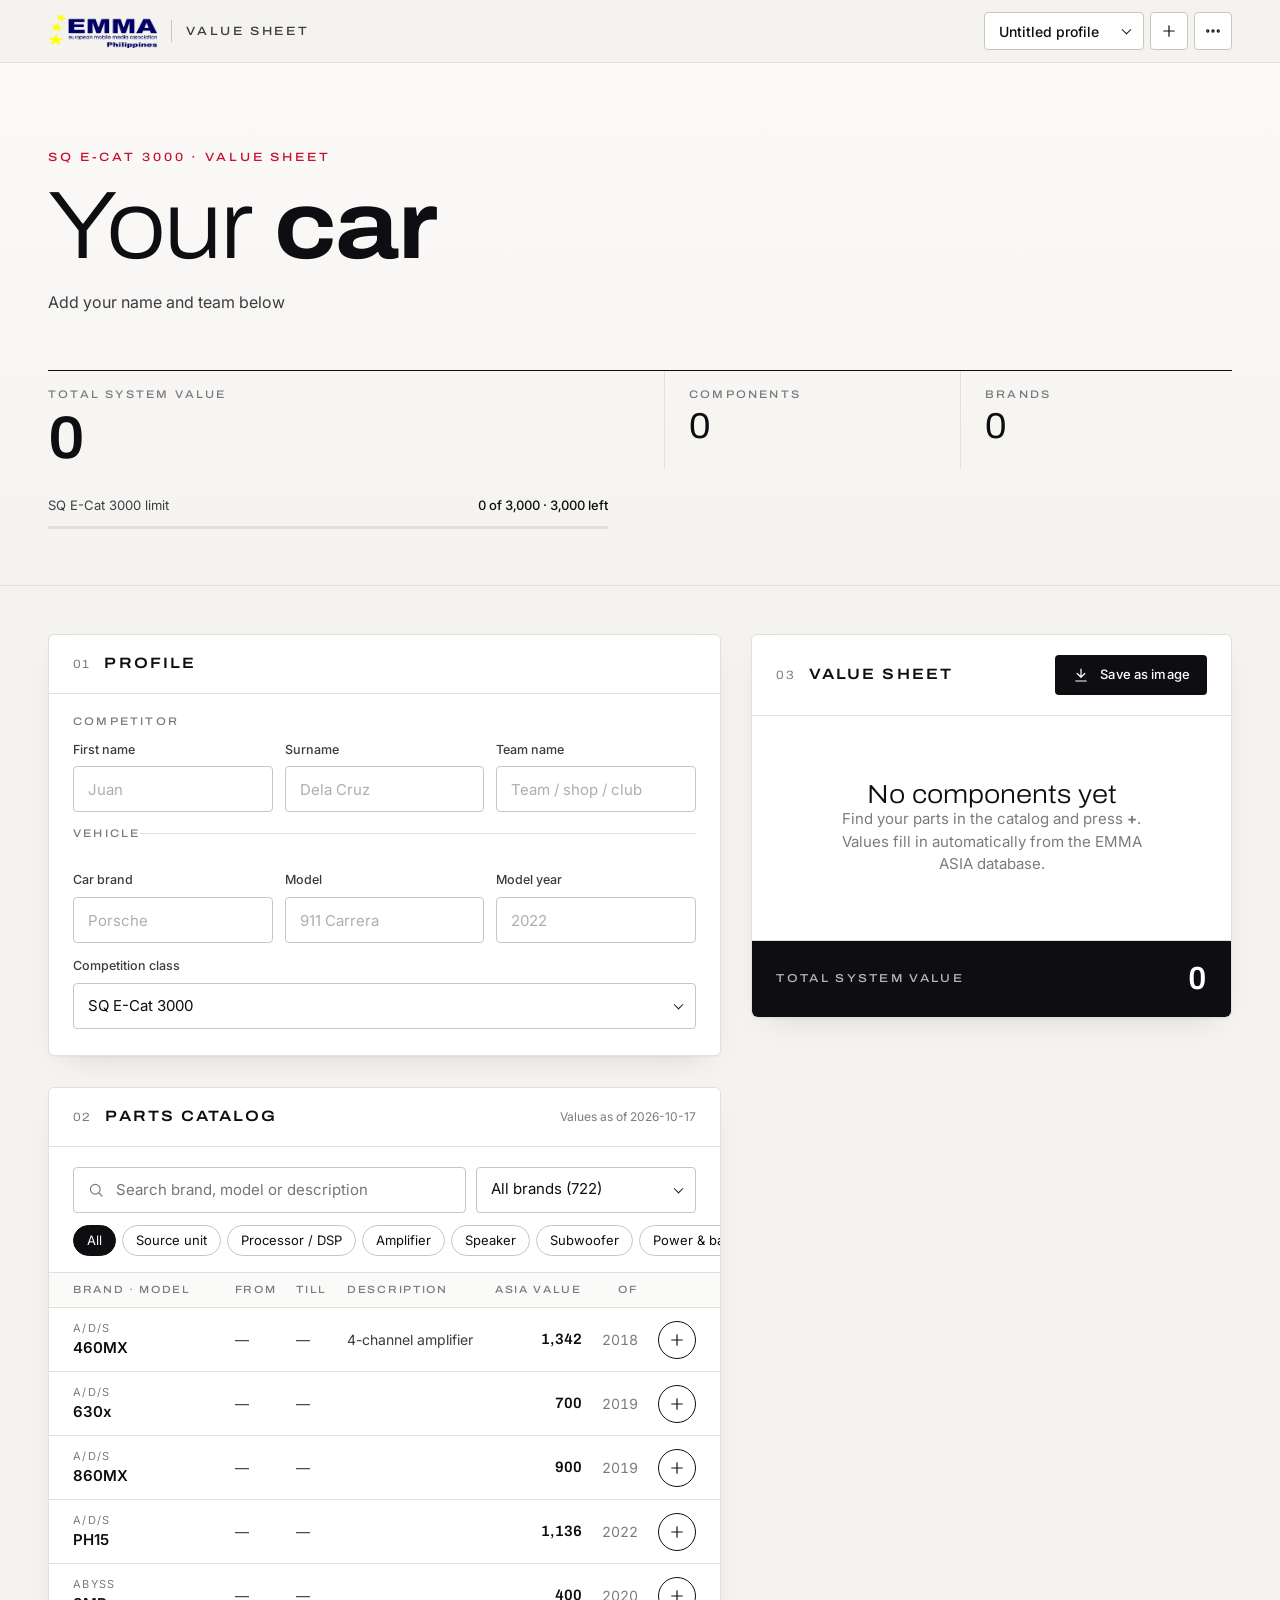
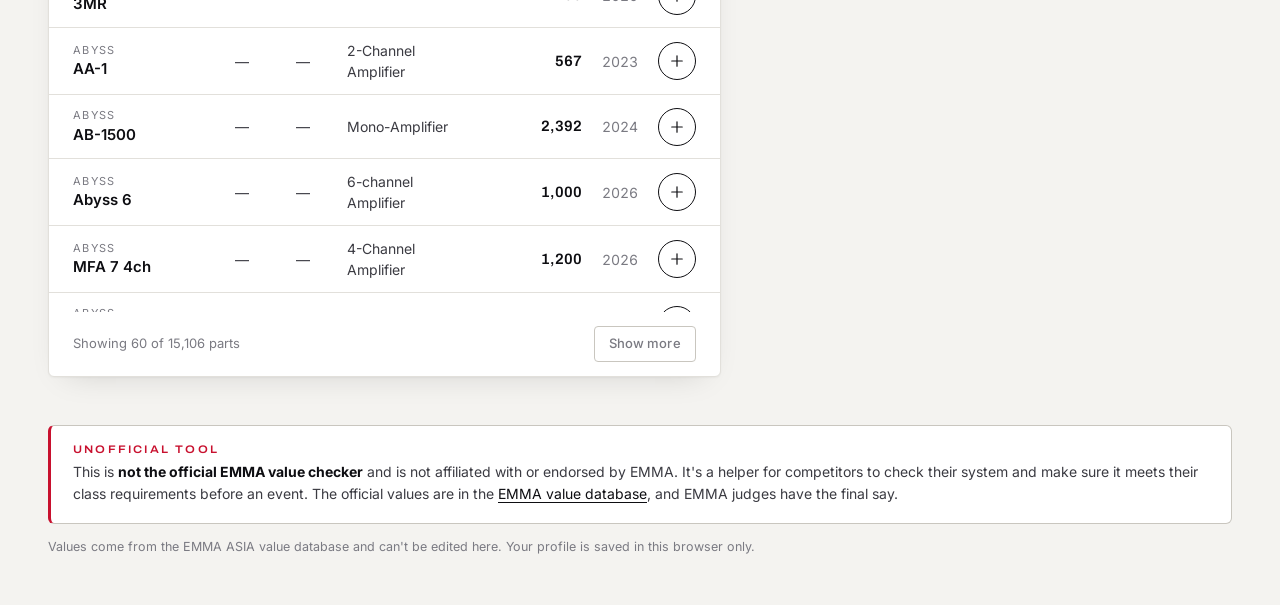
==== commit 2feea389: "Added a disclaimer footer" ====
--- a/index.html
+++ b/index.html
@@ -66,8 +66,8 @@
             <span class="stat__value stat__value--sm" id="heroCount">0</span>
           </div>
           <div class="stat">
-            <span class="stat__label">Categories</span>
-            <span class="stat__value stat__value--sm" id="heroCats">0</span>
+            <span class="stat__label">Brands</span>
+            <span class="stat__value stat__value--sm" id="heroBrands">0</span>
           </div>
         </div>
 
@@ -193,7 +193,11 @@
   </main>
 
   <footer class="site-foot">
-    <p>Values come from the EMMA ASIA value database and can't be edited here. Your profile is saved in this browser only. Always confirm against the official EMMA rules before judging.</p>
+    <div class="disclaimer">
+      <p class="disclaimer__title">Unofficial tool</p>
+      <p>This is <strong>not the official EMMA value checker</strong> and is not affiliated with or endorsed by EMMA. It's a helper for competitors to check their system and make sure it meets their class requirements before an event. The official values are in the <a href="https://www.emmanet.com/value/" target="_blank" rel="noopener">EMMA value database</a>, and EMMA judges have the final say.</p>
+    </div>
+    <p class="site-foot__small">Values come from the EMMA ASIA value database and can't be edited here. Your profile is saved in this browser only.</p>
   </footer>
 
   <div class="sheetbar" id="sheetBar">
--- a/styles.css
+++ b/styles.css
@@ -498,3 +498,18 @@
   .col--sheet .sheet { flex: 1; min-height: 0; max-height: none; }
   .catalog__table-wrap { max-height: max(360px, calc(100vh - 260px)); }
 }
+
+/* Footer disclaimer */
+.disclaimer {
+  border: 1px solid var(--line-strong); border-left: 3px solid var(--accent);
+  background: var(--card); border-radius: var(--radius-lg);
+  padding: 18px 22px; color: var(--ink-2); font-size: 14px; line-height: 1.6;
+}
+.disclaimer p { margin: 0; }
+.disclaimer__title {
+  margin-bottom: 6px !important; color: var(--accent);
+  font: 600 11px/1 var(--f-display); font-stretch: 112%; letter-spacing: .2em; text-transform: uppercase;
+}
+.disclaimer strong { color: var(--ink); }
+.disclaimer a { color: var(--ink); text-underline-offset: 3px; }
+.site-foot__small { margin: 14px 0 0; }
